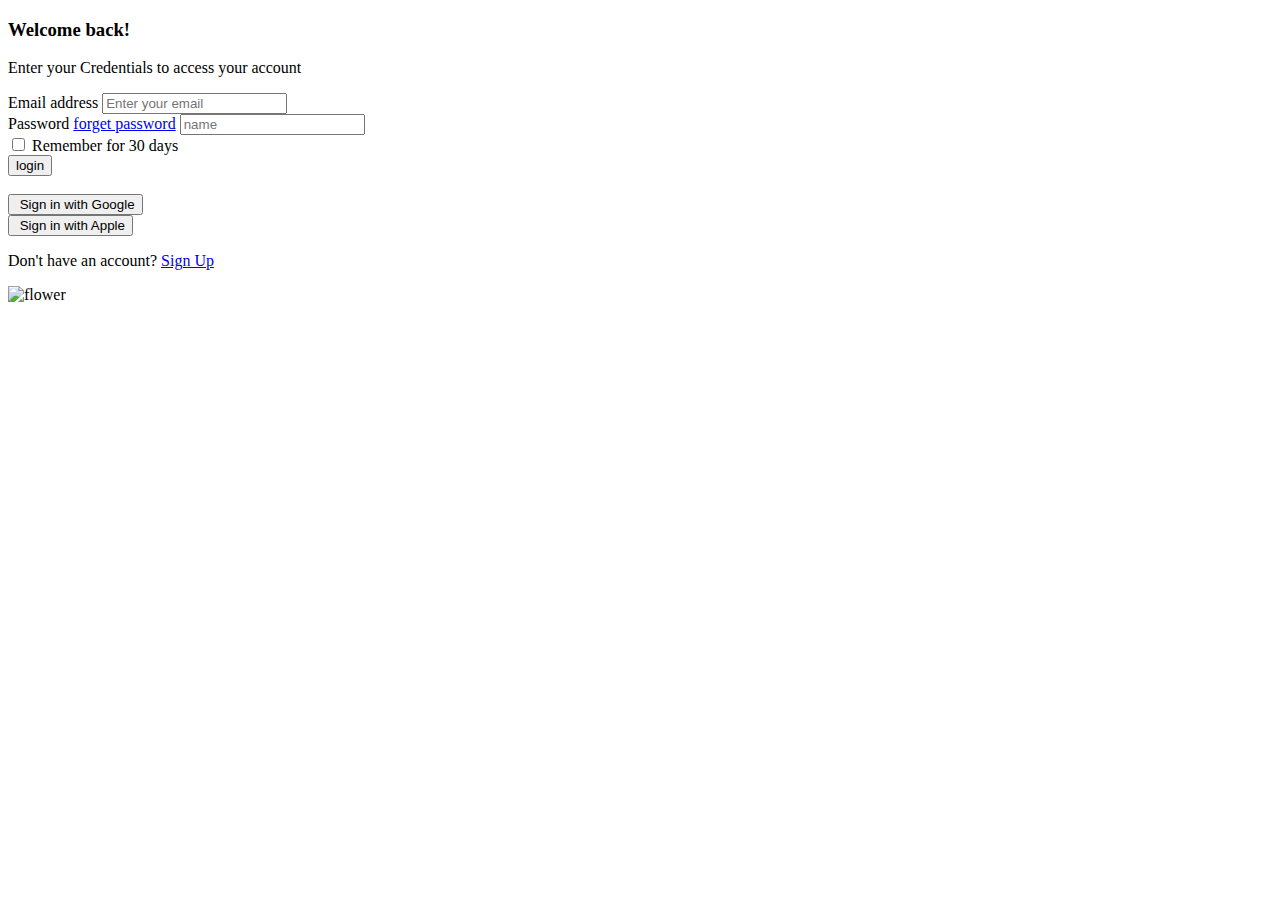
==== signin.html @ 724a546a "Add files via upload" ====
<!DOCTYPE html>
<html lang="en">
<head>
    <meta charset="UTF-8">
    <meta name="viewport" content="width=device-width, initial-scale=1.0">
    <title>Sign in</title>
    <link rel="stylesheet" href="../styles/styles.css">
    <link rel="preconnect" href="https://fonts.gstatic.com" crossorigin>
<link href="https://fonts.googleapis.com/css2?family=Cedarville+Cursive&family=Figtree:ital,wght@0,300..900;1,300..900&family=Poppins:ital,wght@0,100;0,200;0,300;0,400;0,500;0,600;0,700;0,800;0,900;1,100;1,200;1,300;1,400;1,500;1,600;1,700;1,800;1,900&family=Quattrocento+Sans:ital,wght@0,400;0,700;1,400;1,700&family=Quattrocento:wght@400;700&family=Roboto+Condensed:ital,wght@0,100..900;1,100..900&display=swap" rel="stylesheet">
</head>
<body>
        <div class="form-container">
            <div class="form-box">
                <h3 class="sign-up-h3">Welcome back!</h3>
                <p class="sign-up-p">Enter your Credentials to access your account</p>
                <form class="form-login">
                    <div class="forms">
                        <label class="lil" for="Email address">Email address</label>
                        <input class="lils" id="Email address" placeholder="Enter your email">
                    </div>
                    <div class="forms">
                        <label class="forget-password" for="password">Password <a href="#" class="tired">forget password</a> </label>
                        <input class="lils" type="password" placeholder="name">
                    </div>
                    <div class="forms-checkbox">
                   <input type="checkbox" id="terms">
                        <label for="terms">Remember for 30 days</label>
                    </div>
                    <div class="btn">
                        <button class="btns">login</button>
                    </div>
                    <div class="line">
                        <img src="../images/Frame 61.png" alt="">
                    </div>
                    <div class="google-apple-btn">
    
                     <div class="google-btn">
                        <button>
                    <img src="../images/icons8-google 1.svg" alt="">
                    Sign in with Google
                </button>
                     </div>
    
                     <div class="apple-btn">
                        <button>
                        <img src="../images/icons8-apple-logo 1.svg" alt="">
                            Sign in with Apple
                        </button>
                     </div>
                    </div>
                    <div class="form">
                        <p> Don't have an account?  <a href="../general pages/index.html" target="_blank" class="yes">Sign Up</a></p>
                    </div>
                </form>
               
            </div>
        </div>
    
        <div class="flower-container">
            <img class="flower" src="../images/chris-lee-70l1tDAI6rM-unsplash 1.svg" alt="flower">
        </div>
    
</body>
</html>
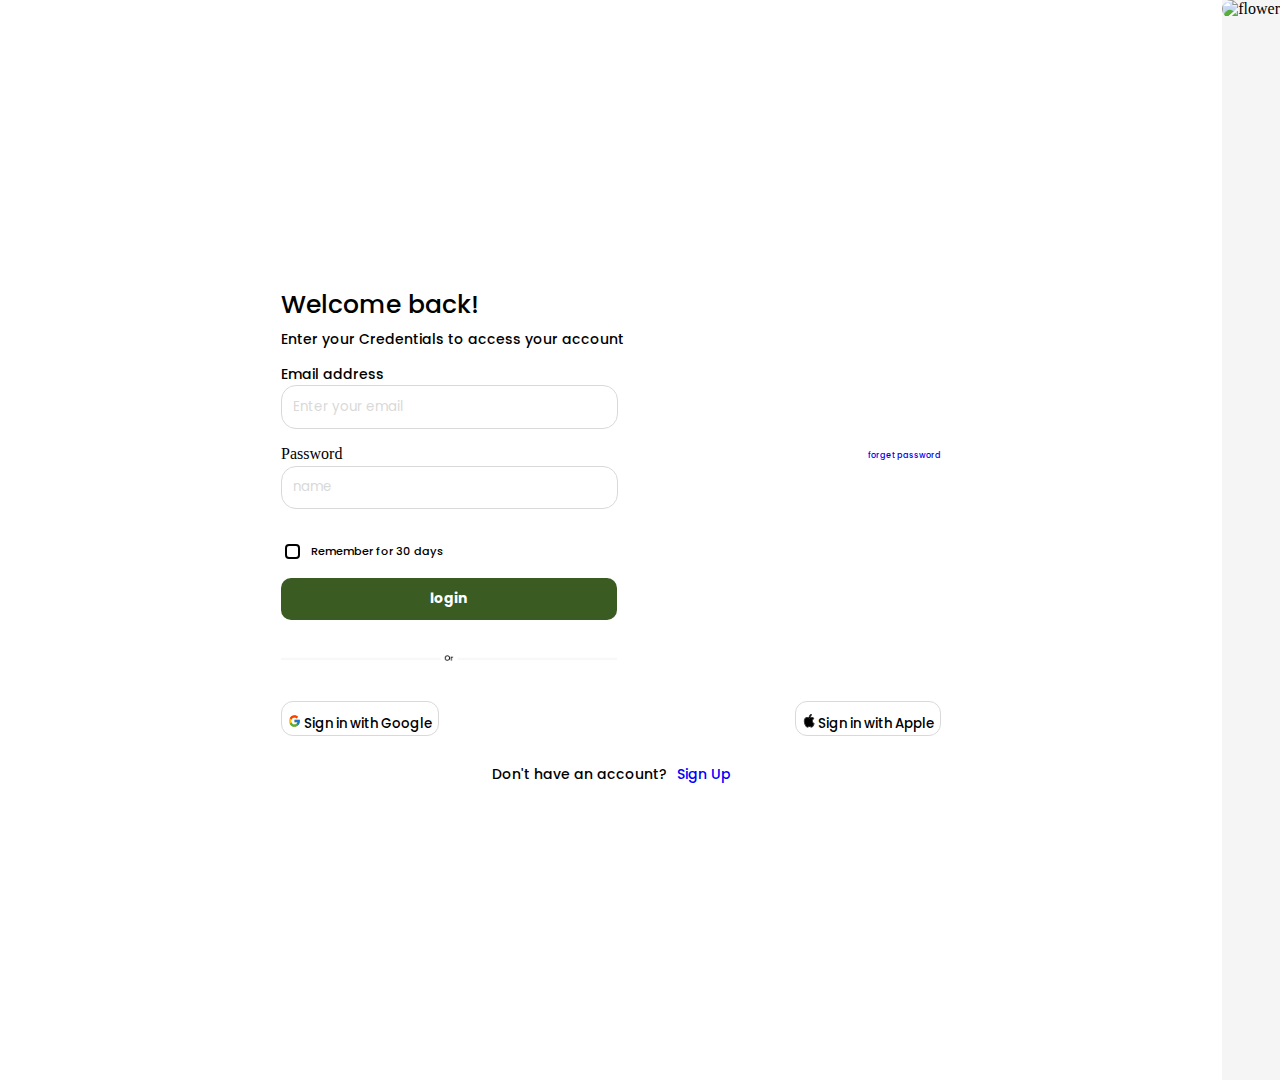
==== commit b4dd3b2e: "Update signin.html" ====
--- a/signin.html
+++ b/signin.html
@@ -4,7 +4,7 @@
     <meta charset="UTF-8">
     <meta name="viewport" content="width=device-width, initial-scale=1.0">
     <title>Sign in</title>
-    <link rel="stylesheet" href="../styles/styles.css">
+    <link rel="stylesheet" href="styles.css">
     <link rel="preconnect" href="https://fonts.gstatic.com" crossorigin>
 <link href="https://fonts.googleapis.com/css2?family=Cedarville+Cursive&family=Figtree:ital,wght@0,300..900;1,300..900&family=Poppins:ital,wght@0,100;0,200;0,300;0,400;0,500;0,600;0,700;0,800;0,900;1,100;1,200;1,300;1,400;1,500;1,600;1,700;1,800;1,900&family=Quattrocento+Sans:ital,wght@0,400;0,700;1,400;1,700&family=Quattrocento:wght@400;700&family=Roboto+Condensed:ital,wght@0,100..900;1,100..900&display=swap" rel="stylesheet">
 </head>
@@ -30,26 +30,26 @@
                         <button class="btns">login</button>
                     </div>
                     <div class="line">
-                        <img src="../images/Frame 61.png" alt="">
+                        <img src="Frame 61.png" alt="">
                     </div>
                     <div class="google-apple-btn">
     
                      <div class="google-btn">
                         <button>
-                    <img src="../images/icons8-google 1.svg" alt="">
+                    <img src="icons8-google 1.svg" alt="">
                     Sign in with Google
                 </button>
                      </div>
     
                      <div class="apple-btn">
                         <button>
-                        <img src="../images/icons8-apple-logo 1.svg" alt="">
+                        <img src="icons8-apple-logo 1.svg" alt="">
                             Sign in with Apple
                         </button>
                      </div>
                     </div>
                     <div class="form">
-                        <p> Don't have an account?  <a href="../general pages/index.html" target="_blank" class="yes">Sign Up</a></p>
+                        <p> Don't have an account?  <a href="index.html" target="_blank" class="yes">Sign Up</a></p>
                     </div>
                 </form>
                
@@ -61,4 +61,4 @@
         </div>
     
 </body>
-</html>+</html>
--- a/styles.css
+++ b/styles.css
@@ -0,0 +1,219 @@
+body{
+    /* overflow-x: hidden; */
+    background-color:whitesmoke;
+    display: flex;
+    height: 120vh;
+    flex-direction: row;
+    padding: 0;
+    margin: 0;
+    width: 100%;
+}
+.form-container{
+    display: flex;
+    justify-content: center;
+    flex: 5;
+    align-items: center;
+    background-color:white;
+}
+.form-box h3{
+    color:#000000;
+    font-family: "Poppins", serif;
+    font-weight: 500;
+    line-height: 48px;
+    font-size: 25px;
+    letter-spacing: 0;
+    /* margin: 0; */
+}
+.forms{
+    padding-bottom: 1em;
+}
+
+.forms-checkbox label{
+    white-space: nowrap;
+}
+.forms-checkbox{
+    padding-top: 1em;
+    display: flex;
+    align-items: center;
+    align-self: center;
+    /* margin: 0 auto; */
+}
+.forms-checkbox label{
+    color:#000000;
+    font-family: "Poppins", serif;
+    font-weight: 500;
+    /* line-height: 13px; */
+    font-size:0.7em;
+    letter-spacing: 0;
+}
+
+input[type="checkbox"] {
+    appearance: none; /* Remove default checkbox style */
+    width: 15px;
+    height: 15px;
+    border: 2px solid #000000; /* Change border color */
+    border-radius: 4px; /* Optional: for rounded corners */
+    margin-right:0.8em;
+}
+.btn{
+    padding-top: 1em;
+}
+.btns{
+    border-radius: 10px;
+    border: 1px;
+    background-color: #3A5B22;
+    width: 24em;
+    padding: 0.8em;
+    color: #FFFFFF ;
+    font-family: "Poppins", serif;
+    font-weight: 700;
+    line-height: 19.5px;
+    letter-spacing: 0;
+    font-size: 14px;
+}
+.line img{
+    padding-top: 2em;
+    width: 21em;
+}
+.google-apple-btn{
+    padding-top: 2em;
+    display: flex;
+    justify-content: space-between;
+    align-items: center;
+    text-align: center;
+}
+.google-apple-btn button{
+    font-family: "Poppins", serif;
+  font-weight: 500;
+  line-height: 21px;
+  letter-spacing: 0;
+    color: #000000;
+    border: 1px solid #D9D9D9;
+    border-radius: 12px;
+    padding-top: 0.8em;
+    margin: 0 auto;
+    background-color: #FFFFFF;
+}
+.google-apple-btn img{
+    width: 1em;
+}
+.form p{
+    padding-top: 1em;
+    display: flex;
+    justify-content: center;
+    align-items: center;
+    font-family: "Poppins", serif;
+  font-weight: 500;
+  line-height: 21px;
+  letter-spacing: 0;
+  font-size: 14px;
+  color: #000000;
+}
+.yes{
+    text-decoration: none;
+    padding-left:0.7em ;
+    color: blue;
+}
+.form-login .lil{
+    display: flex;
+    flex-direction: column;
+    font-family: "Poppins", serif;
+  font-weight: 500;
+  line-height: 21px;
+  letter-spacing: 0;
+  font-size: 14px;
+  color: #000000;
+}
+.form-login .lils{
+    width: 23.5em;
+    border-radius: 15px;
+    padding: 0.8em;
+    border: solid 1px #D9D9D9;
+    font-family: "Poppins", serif;
+  font-weight: 400;
+}
+.forget-password {
+    display: flex;
+    flex-direction: row;
+    justify-content: space-between;
+    
+}
+.tired{
+    text-decoration: none;
+    font-family: "Poppins", serif;
+    font-weight: 500;
+    line-height: 21px;
+    letter-spacing: 0;
+    font-size:8px;
+}
+::placeholder{
+    color: #D9D9D9;
+}
+.flower-container{
+    overflow: hidden;
+}
+.flower{
+        width: 40em;
+        height: 120vh;
+        object-fit: cover;
+        border-top-left-radius: 45px;
+        border-bottom-left-radius: 45px;
+    background-color:whitesmoke;
+    /* flex: 6; */
+}
+.form-box{
+    width: 54%;
+    background-color: white;
+}
+
+.sign-up-p{
+    margin: 0;
+    padding-bottom: 1em;
+    font-family: "Poppins", serif;
+  font-weight: 500;
+  line-height: 21px;
+  letter-spacing: 0;
+  font-size: 14px;
+  color: #000000;
+}
+.sign-up-h3{
+    color:#000000;
+    font-family: "Poppins", serif;
+    font-weight: 500;
+    line-height: 48px;
+    font-size: 25px;
+    letter-spacing: 0;
+    margin: 0;
+    padding: 0;
+}
+@media screen and (max-width:600px){
+    .form-container{
+        background-image: url('../images/chris-lee-70l1tDAI6rM-unsplash\ 1.svg');
+        background-repeat: no-repeat;
+        background-size: cover;
+        height: 120vh;
+        width: 100%;
+    }
+    .overlay{
+        display: flex;
+        flex: 2;
+    background-color:rgb(0,0,0,0.89);
+    }
+    .flower-container{
+        display: none;
+    }
+    .form-box{
+        border-radius: 10px;
+        display: flex;
+        flex-direction: column;
+        justify-content: center;
+        align-items: center;
+        width: 90%;
+    }
+    .google-apple-btn{
+        justify-content:space-evenly;
+        /* padding: 2em; */
+        
+    }
+}
+ 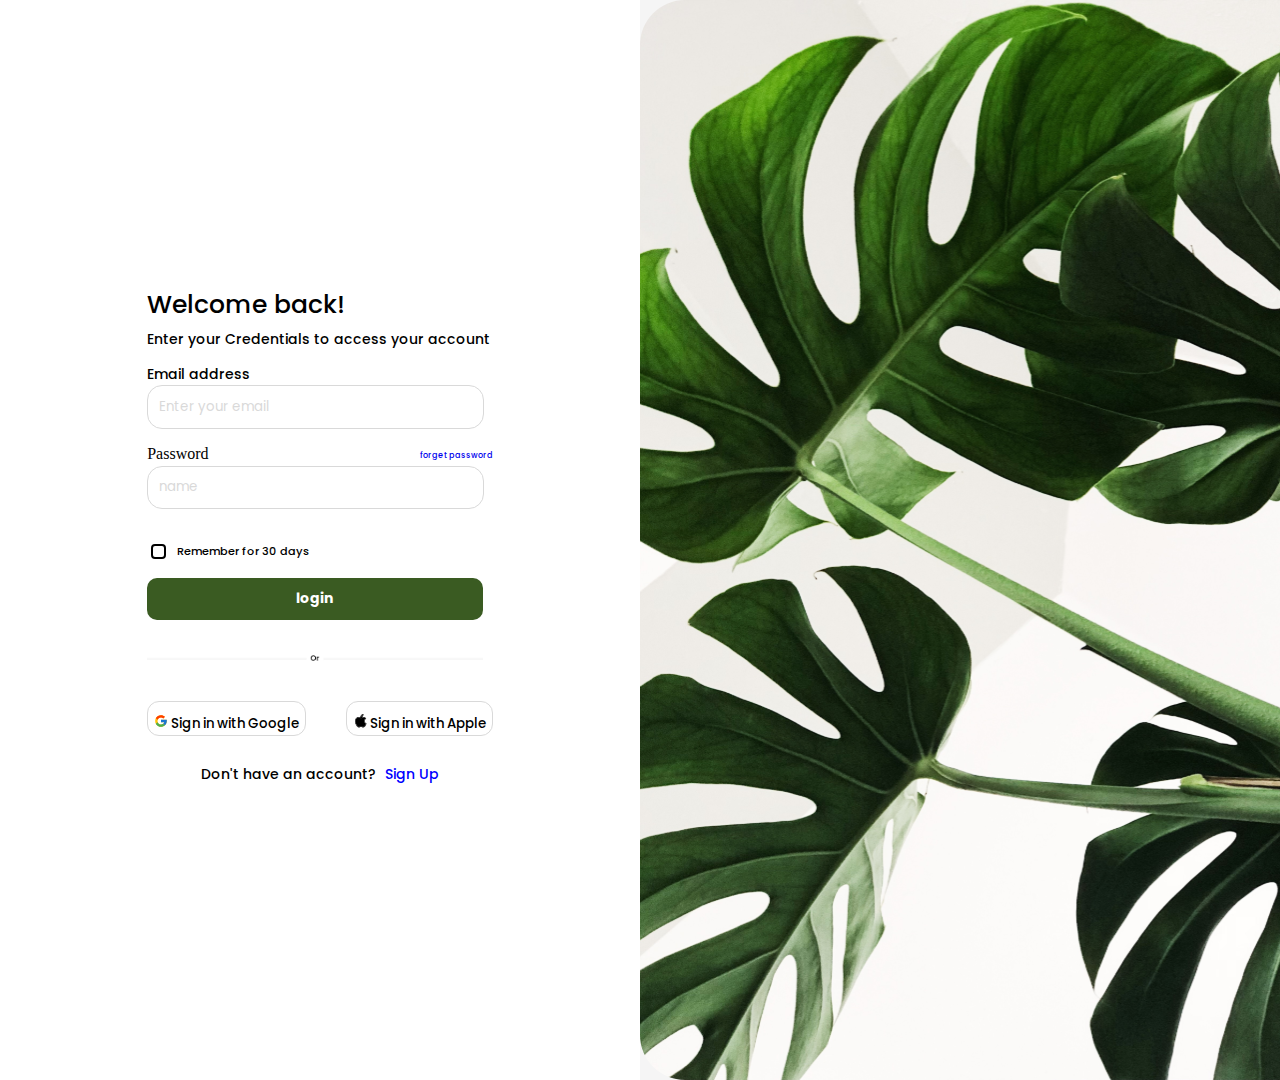
==== commit 61bc0832: "Update signin.html" ====
--- a/signin.html
+++ b/signin.html
@@ -57,7 +57,7 @@
         </div>
     
         <div class="flower-container">
-            <img class="flower" src="../images/chris-lee-70l1tDAI6rM-unsplash 1.svg" alt="flower">
+            <img class="flower" src="chris-lee-70l1tDAI6rM-unsplash 1.svg" alt="flower">
         </div>
     
 </body>
